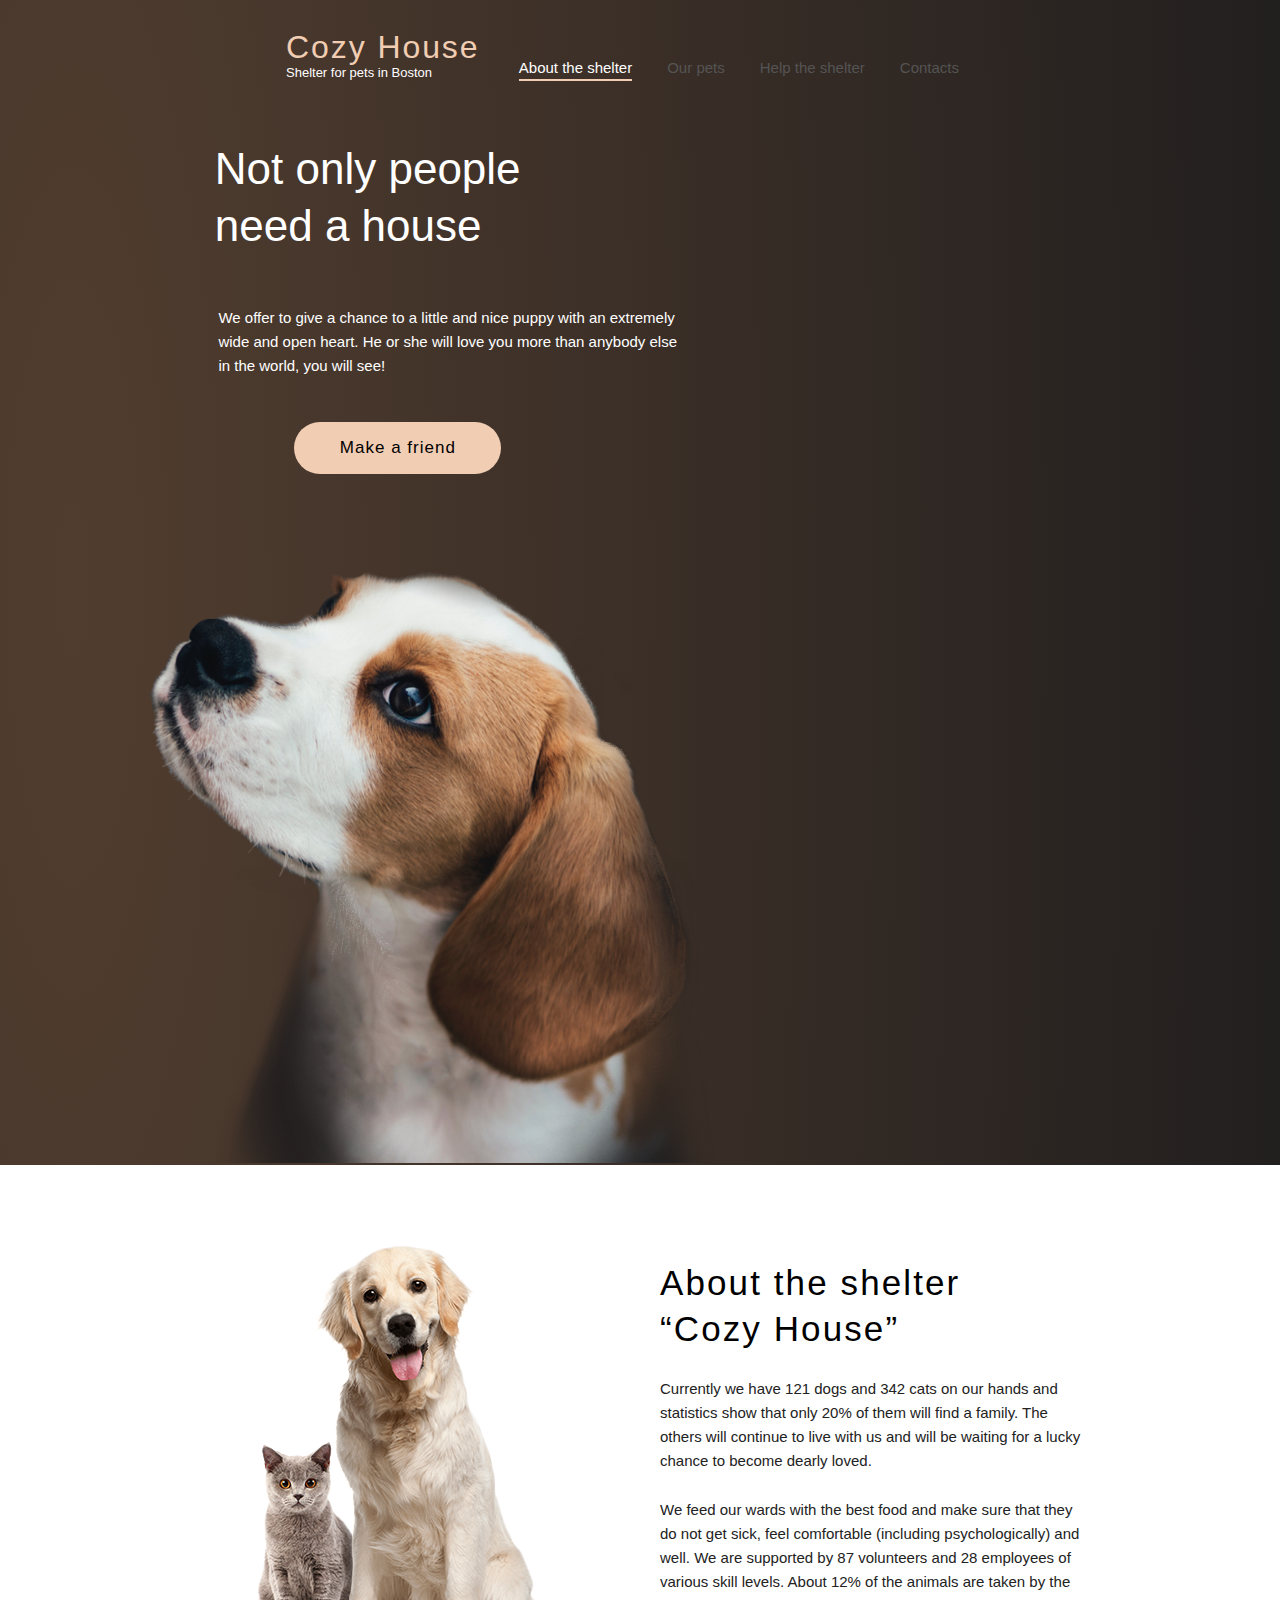
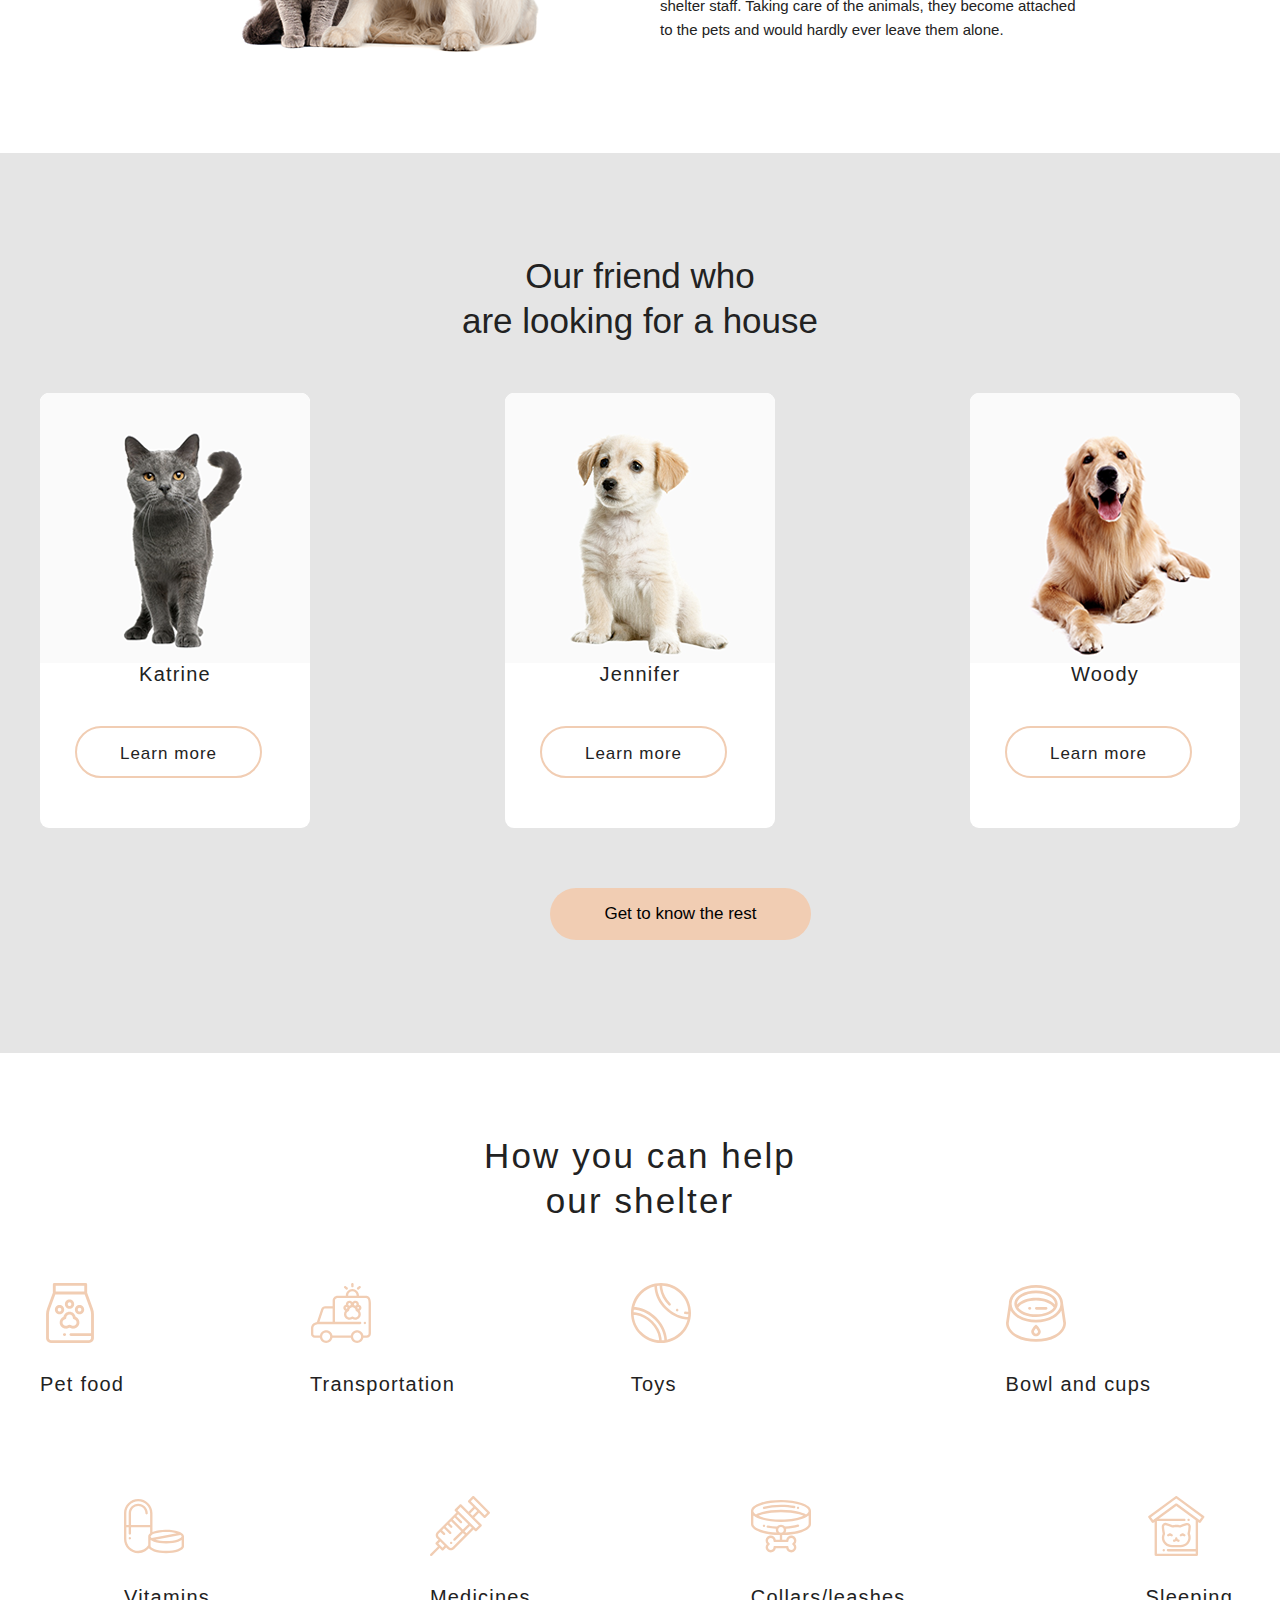
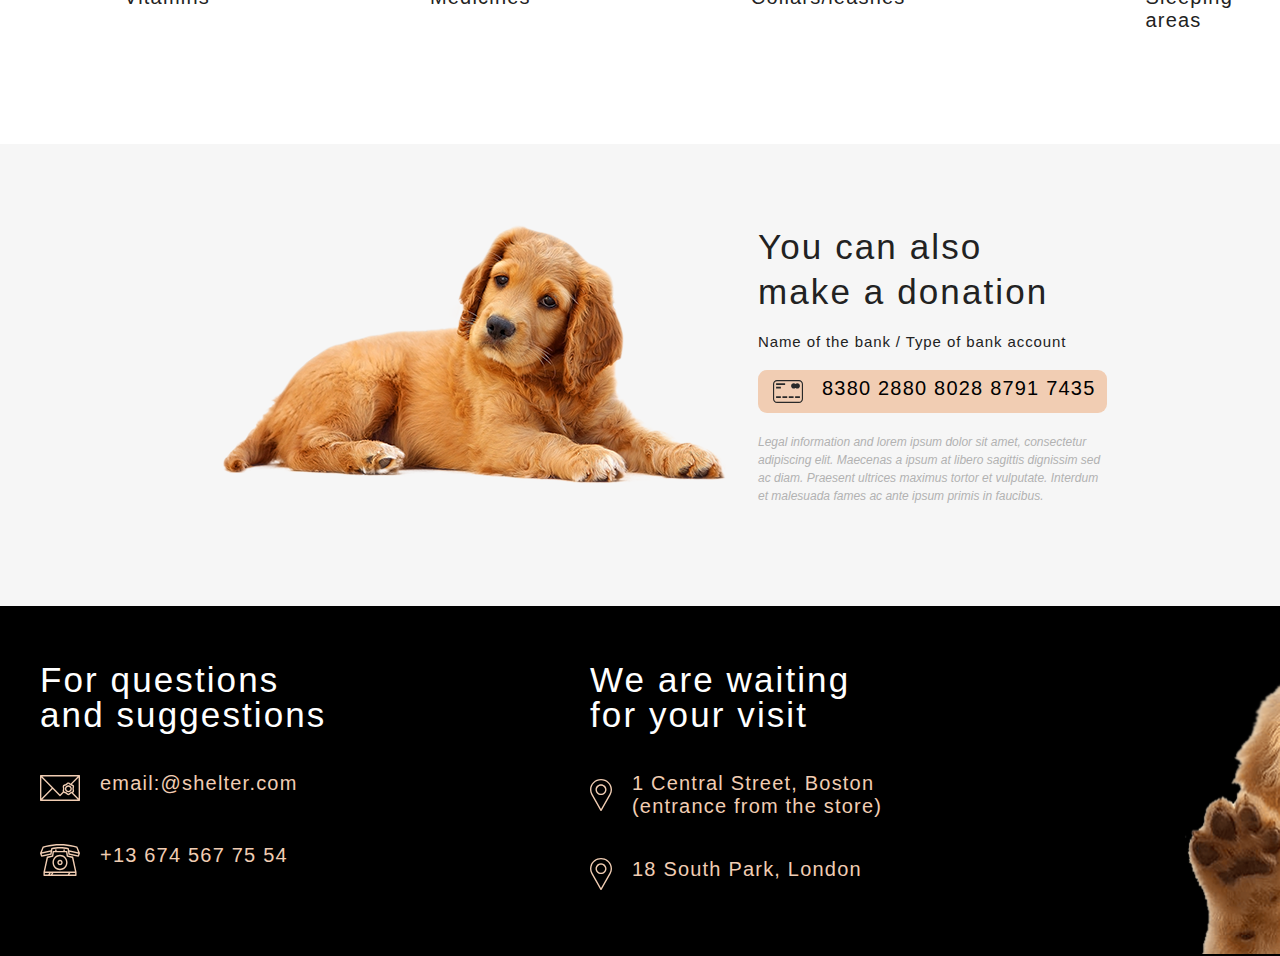
==== shelter/pages/main/index.html @ 06eeec2e "init: deploy" ====
<!DOCTYPE html>
<html lang="en">
  <head>
    <meta charset="UTF-8" />
    <meta http-equiv="X-UA-Compatible" content="IE=edge" />
    <meta name="viewport" content="width=device-width, initial-scale=1.0" />
    <link rel="stylesheet" href="css/reset.css" />
    <link rel="stylesheet" href="css/section_1.css" />
    <link rel="stylesheet" href="css/section_2.css" />
    <link rel="stylesheet" href="css/section_3.css" />
    <link rel="stylesheet" href="css/section_4.css" />
    <link rel="stylesheet" href="css/section_5.css" />
    <link rel="stylesheet" href="css/footer.css" />
    <link rel="stylesheet" href="css/media.css" />
    <title>Shelter</title>
  </head>
  <body>
    <div class="page">
      <section class="section-one">
        <div class="container">
          <div class="container__wrapper">
            <header class="header__wrapper">
              <div class="header-logo">
                <h1>Cozy House</h1>
                <p>Shelter for pets in Boston</p>
              </div>
              <nav class="header__links">
                <ul class="header__list">
                  <li class="header__item">
                    <a href="#" class="header__link active"
                      >About the shelter</a
                    >
                  </li>
                  <li class="header__item">
                    <a href="../pets/index.html" class="header__link"
                      >Our pets</a
                    >
                  </li>
                  <li class="header__item">
                    <a href="#help__shelter" class="header__link"
                      >Help the shelter</a
                    >
                  </li>
                  <li class="header__item">
                    <a href="#footer" class="header__link">Contacts</a>
                  </li>
                </ul>
              </nav>
            </header>
            <div class="section-one__description">
              <div class="section-one-info">
                <h2>Not only people need a house</h2>
                <p>
                  We offer to give a chance to a little and nice puppy with an
                  extremely wide and open heart. He or she will love you more
                  than anybody else in the world, you will see!
                </p>
                <button class="section-one__button">
                  <a class="not__only" href="#not__only">Make a friend</a>
                </button>
              </div>
              <div class="section-one__dog">
                <img src="img/dog.png" />
              </div>
            </div>
          </div>
        </div>
      </section>
      <section class="section-two">
        <div class="container">
          <div class="section-two-wrapper">
            <div class="section-two-img">
              <img src="img/about-pets.png" />
            </div>
            <div class="section-two-aboutpets">
              <h3>About the shelter <br />“Cozy House”</h3>
              <p>
                Currently we have 121 dogs and 342 cats on our hands and
                statistics show that only 20% of them will find a family. The
                others will continue to live with us and will be waiting for a
                lucky chance to become dearly loved.
              </p>
              <p>
                We feed our wards with the best food and make sure that they do
                not get sick, feel comfortable (including psychologically) and
                well. We are supported by 87 volunteers and 28 employees of
                various skill levels. About 12% of the animals are taken by the
                shelter staff. Taking care of the animals, they become attached
                to the pets and would hardly ever leave them alone.
              </p>
            </div>
          </div>
        </div>
      </section>
      <section class="section-three">
        <div class="container">
          <div class="section-three-wrapper">
            <h3 id="not__only">
              Our friend who<br />
              are looking for a house
            </h3>
            <div class="cards">
              <div class="card">
                <img src="img/pets-katrine.png" />
                <p>Katrine</p>
                <button>Learn more</button>
              </div>
              <div class="card">
                <img src="img/pets-jennifer.png" />
                <p>Jennifer</p>
                <button>Learn more</button>
              </div>
              <div class="card">
                <img src="img/pets-woody.png" />
                <p>Woody</p>
                <button>Learn more</button>
              </div>
            </div>
            <button class="section-three-btn">
              <a href="../pets/index.html">Get to know the rest</a>
            </button>
            <button class="arrow1">
              <img src="../main/img/Arrow.svg" />
            </button>
            <button class="arrow2">
              <img src="../main/img/Arrow2.svg" />
            </button>
          </div>
        </div>
      </section>
      <section class="section-four">
        <div class="container">
          <h3 id="help__shelter">How you can help <br />our shelter</h3>
          <div class="section-four-wrapper">
            <div class="shelter_items">
              <img src="img/icon-pet-food.svg" />
              <h4>Pet food</h4>
            </div>
            <div class="shelter_items">
              <img src="img/icon-transportation.svg" />
              <h4>Transportation</h4>
            </div>
            <div class="shelter_items">
              <img src="img/icon-toys.svg" />
              <h4>Toys</h4>
            </div>
            <div class="shelter_items">
              <img src="img/icon-bowls-and-cups.svg" />
              <h4>Bowl and cups</h4>
            </div>
            <div class="shelter_items">
              <img src="img/icon-shampoos.svg" />
              <h4>Shampoos</h4>
            </div>
            <div class="shelter_items vitamin">
              <img src="img/icon-vitamins.svg" />
              <h4>Vitamins</h4>
            </div>
            <div class="shelter_items medicine">
              <img src="img/icon-medicines.svg" />
              <h4>Medicines</h4>
            </div>
            <div class="shelter_items collars">
              <img src="img/icon-collars-leashes.svg" />
              <h4>Collars/leashes</h4>
            </div>
            <div class="shelter_items areas">
              <img src="img/icon-sleeping-area.svg" />
              <h4>Sleeping areas</h4>
            </div>
          </div>
        </div>
      </section>
      <section class="section-five">
        <div class="container">
          <div class="section-five-wrapper">
            <div class="donation-dog">
              <img src="img/donation-dog.png" />
            </div>
            <div class="donation-dog-info">
              <h3>
                You can also<br />
                make a donation
              </h3>
              <h5>Name of the bank / Type of bank account</h5>
              <div class="donation__card">
                <img src="img/credit-card.svg" />
                <a href="#">8380 2880 8028 8791 7435</a>
                <p>
                  Legal information and lorem ipsum dolor sit amet, consectetur
                  adipiscing elit. Maecenas a ipsum at libero sagittis dignissim
                  sed ac diam. Praesent ultrices maximus tortor et vulputate.
                  Interdum et malesuada fames ac ante ipsum primis in faucibus.
                </p>
              </div>
            </div>
          </div>
        </div>
      </section>
      <footer class="footer" id="footer">
        <div class="container">
          <div class="wrapper">
            <div class="block1">
              <h3>For questions and suggestions</h3>
              <div class="email__wrapper">
                <img class="email" src="img/icon-email.svg" />
                <p class="email__text">
                  <a href="mailto:@shelter.com">email:@shelter.com</a>
                </p>
              </div>
              <div class="phone__wrapper">
                <img class="phone" src="img/icon-phone.svg" />
                <p class="phone__text">
                  <a href="tel:+136745677554">+13 674 567 75 54</a>
                </p>
              </div>
            </div>
            <div class="block2">
              <h3>We are waiting <br />for your visit</h3>
              <div class="location1__wrapper">
                <img class="location1" src="img/icon-marker.svg" />
                <p class="location__text">
                  <a
                    target="_blank"
                    href="https://www.google.com/maps/place/Museumplein,+1071+DJ+Amsterdam,+%D0%9D%D0%B8%D0%B4%D0%B5%D1%80%D0%BB%D0%B0%D0%BD%D0%B4%D1%8B/@52.3574262,4.880853,17z/data=!3m1!4b1!4m5!3m4!1s0x47c609efc7dc0ae7:0x56a4fbb45c23f3bf!8m2!3d52.3574262!4d4.8830417."
                    >1 Central Street, Boston (entrance from the store)</a
                  >
                </p>
              </div>
              <div class="location2__wrapper">
                <img class="location2" src="img/icon-marker.svg" />
                <p class="location__text">
                  <a
                    target="_blank"
                    href="https://www.google.com/maps/place/%D0%A1%D0%B0%D0%BD%D1%82%D1%8C%D1%8F%D0%B3%D0%BE+%D0%91%D0%B5%D1%80%D0%BD%D0%B0%D0%B1%D0%B5%D1%83/@40.4536591,-3.6870768,16.83z/data=!4m9!1m2!2m1!1sgoogle+maps+santiago+bernabeu!3m5!1s0xd4228e23705d39f:0xa8fff6d26e2b1988!8m2!3d40.4530387!4d-3.6883337!15sCh1nb29nbGUgbWFwcyBzYW50aWFnbyBiZXJuYWJldSIDiAEBWhMiEXNhbnRpYWdvIGJlcm5hYmV1kgEFYXJlbmE"
                    >18 South Park, London</a
                  >
                </p>
              </div>
            </div>
            <div class="footer__puppy">
              <img src="img/footer-puppy.png" />
            </div>
          </div>
        </div>
      </footer>
    </div>
  </body>
</html>
---- shelter/pages/main/css/section_1.css ----
html {
  scroll-behavior: smooth;
}

.section-one {
  background: radial-gradient(
    110.67% 538.64% at 5.73% 50%,
    #513d2f 0%,
    #1a1a1c 100%
  );
}

.container {
  margin: 0 auto;
  width: 1200px;
  height: 900px;
}

h1 {
  font-size: 32px;
  line-height: 35px;
  letter-spacing: 0.06em;
  color: #f1cdb3;
  font-family: "Georgia", sans-serif;
  font-weight: 400;
}
.header-logo p {
  font-size: 13px;
  line-height: 15px;
  letter-spacing: 10%;
  color: #fff;
  font-family: "Arial", sans-serif;
  font-weight: 400;
}
.header__wrapper {
  display: flex;
  flex-wrap: wrap;
  align-items: flex-end;
  justify-content: space-between;
  padding-top: 35px;
}
.header__links ul {
  text-decoration: none;
}

.header__list {
  display: flex;
  flex-wrap: wrap;
}

.header__item {
  margin-right: 35px;
  font-size: 15px;
  line-height: 24px;
}

.header__link {
  color: #545454;
  font-size: 15px;
  line-height: 24px;
  text-decoration: none;
  font-family: "Arial", sans-serif;
  font-weight: 400;
}

.active {
  color: #fff;
  border-bottom: 2px solid #f1cdb3;
  padding-bottom: 3px;
}

.section-one__description {
  display: flex;
  justify-content: space-between;
}

h2 {
  margin-top: 223px;
  color: #fff;
  font-size: 44px;
  line-height: 57px;
  width: 310px;
  font-family: "Georgia", sans-serif;
  font-weight: 400;
}
.section-one__description p {
  font-size: 15px;
  line-height: 24px;
  color: #fff;
  margin-top: 42px;
  margin-bottom: 42px;
  word-wrap: break-word;
  width: 460px;
  font-family: "Arial", sans-serif;
  font-weight: 400;
}
.section-one__button {
  background-color: #f1cdb3;
  width: 207px;
  height: 52px;
  color: #000;
  font-size: 17px;
  letter-spacing: 0.06em;
  line-height: 22px;
  padding: 15px 43px 15px 43px;
  border: none;
  border-radius: 100px;
  font-family: "Georgia", sans-serif;
  font-weight: 400;
}

.section-one__button:hover {
  background-color: #fddcc4;
}
.not__only {
  text-decoration: none;
  color: #000;
}

.section-one__dog {
  margin-top: 87px;
}
---- shelter/pages/main/css/section_2.css ----
.section-two {
  height: 588px;
}

.section-two-wrapper {
  display: flex;
}

.section-two-img {
  margin-top: 80px;
  margin-left: 200px;
}

.section-two-aboutpets {
  margin-top: 95px;
  margin-left: 120px;
}

.section-two-aboutpets h3 {
  color: #000;
  font-size: 35px;
  line-height: 46px;
  letter-spacing: 0.06em;
  font-family: "Georgia", sans-serif;
  font-weight: 400;
}

.section-two-aboutpets p {
  margin-top: 25px;
  font-size: 15px;
  line-height: 24px;
  font-family: "Arial", serif;
  font-weight: 400;
  width: 430px;
}

.section-two-aboutpets span {
  margin-top: 25px;
}
---- shelter/pages/main/css/section_3.css ----
.section-three {
  background-color: #e5e5e5;
}
.container {
  position: relative;
}
.section-three h3 {
  font-size: 35px;
  line-height: 45px;
  letter-spacing: 6%;
  text-align: center;
  padding-top: 100px;
  padding-bottom: 50px;
  font-family: "Georgia", sans-serif;
  font-weight: 400;
}

.cards {
  display: flex;
  justify-content: space-between;
}

.card {
  width: 270px;
  height: 435px;
  background-color: #fff;
  border-radius: 9px;
}
.card:hover {
  box-shadow: 0 0 10px rgba(0, 0, 0, 0.5);
  padding: 5px;
}
.card p {
  font-size: 20px;
  letter-spacing: 0.06em;
  text-align: center;
  line-height: 23px;
  font-family: "Georgia", sans-serif;
  font-weight: 400;
}

.card button {
  width: 187px;
  height: 52px;
  border-radius: 100px;
  padding: 15px 42px 15px 42px;
  border-color: #f1cdb3;
  font-size: 17px;
  letter-spacing: 0.06em;
  line-height: 22px;
  background-color: #fff;
  margin-left: 35px;
  margin-top: 40px;
  font-family: "Georgia", sans-serif;
  font-weight: 400;
  border-style: solid;
}

.card button:hover {
  background-color: #f1cdb3;
}

.section-three-btn {
  width: 261px;
  height: 52px;
  border-radius: 100px;
  padding: 15px 45px 15px 45px;
  font-size: 17px;
  line-height: 22px;
  background-color: #f1cdb3;
  border: none;
  margin-left: 510px;
  margin-top: 60px;
  font-family: "Georgia", sans-serif;
  font-weight: 400;
}
.section-three-btn a {
  text-decoration: none;
  color: #000;
}

.section-three-btn:hover {
  background-color: #fddcc4;
}

.arrow1 {
  height: 52px;
  width: 52px;
  background-color: #f6f6f6;
  border-color: #f1cdb3;
  border-radius: 50%;
  align-items: center;
  margin-left: 20px;
  border-style: solid;
  position: absolute;
  left: -10%;
  top: 50%;
}

.arrow1:hover {
  box-shadow: 0 0 10px rgba(0, 0, 0, 0.5);
  padding: 2px;
}
.arrow2 {
  height: 52px;
  width: 52px;
  background-color: #f6f6f6;
  border-color: #f1cdb3;
  border-radius: 50%;
  align-items: center;
  margin-left: 20px;
  border-style: solid;
  position: absolute;
  right: -10%;
  top: 50%;
}

.arrow2:hover {
  box-shadow: 0 0 10px rgba(0, 0, 0, 0.5);
  padding: 2px;
}
---- shelter/pages/main/css/section_4.css ----
.section-four {
  height: 611px;
}

.section-four h3 {
  font-size: 35px;
  line-height: 45px;
  letter-spacing: 0.06em;
  text-align: center;
  margin-top: 80px;
  margin-bottom: 60px;
  font-family: "Georgia", sans-serif;
  font-weight: 400;
}

.section-four-wrapper {
  display: grid;
  grid-template-columns: repeat(5, 1fr);
  grid-gap: 100px;
}

.shelter_items {
  box-sizing: border-box;
}
.shelter_items h4 {
  margin-top: 30px;
  font-size: 20px;
  letter-spacing: 0.06em;
  line-height: 23px;
  font-family: "Georgia", sans-serif;
  font-weight: 400;
}
.vitamin {
  margin-left: 84px;
}

.medicine {
  margin-left: 120px;
}

.collars {
  margin-left: 120px;
}

.areas {
  margin-left: 140px;
}
---- shelter/pages/main/css/section_5.css ----
.section-five {
  background-color: #f6f6f6;
  height: 462px;
}
.section-five-wrapper {
  display: flex;
  padding-top: 80px;
}
.donation-dog {
  margin-left: 183px;
}
.section-five h3 {
  font-size: 35px;
  line-height: 45px;
  letter-spacing: 0.06em;
  margin-left: 30px;
  font-family: "Georgia", sans-serif;
  font-weight: 400;
}
.section-five h5 {
  font-size: 15px;
  letter-spacing: 0.06em;
  line-height: 16px;
  margin-top: 20px;
  margin-bottom: 20px;
  margin-left: 30px;
  font-family: "Georgia", sans-serif;
  font-weight: 400;
}

.donation__card {
  width: 349px;
  height: 43px;
  background-color: #f1cdb3;
  border-radius: 9px;
  margin-left: 30px;
}

.donation__card:hover {
  box-shadow: 0 0 10px rgba(0, 0, 0, 0.5);
  padding: 3px;
}
.donation__card img {
  padding: 10px 15px 10px 15px;
}
.donation__card a {
  font-size: 20px;
  letter-spacing: 0.06em;
  line-height: 23px;
  text-decoration: none;
  color: #000;
  font-family: "Georgia", sans-serif;
  font-weight: 400;
}

.donation-dog-info p {
  font-size: 12px;
  line-height: 18px;
  font-family: "Arial", serif;
  font-weight: 400;
  color: #b2b2b2;
  margin-top: 20px;
  font-style: italic;
}
---- shelter/pages/main/css/footer.css ----
.footer {
  background-color: #000;
  overflow: hidden;
  margin-top: auto;
  height: 350px;
}

.block1 h3 {
  font-size: 35px;
  color: #fff;
  letter-spacing: 0.06em;
  line-height: 35px;
  padding-top: 56px;
  font-family: "Georgia", sans-serif;
  font-weight: 400;
  display: block;
  width: 300px;
}

.block1 p {
  font-size: 20px;
  letter-spacing: 0.06em;
  line-height: 23px;
  color: #f1cdb3;
  font-family: "Georgia", sans-serif;
  font-weight: 400;
}

.block1 a {
  text-decoration: none;
  color: #f1cdb3;
}
.block2 a {
  text-decoration: none;
  color: #f1cdb3;
}
.email__wrapper {
  display: flex;
  margin-top: 40px;
}
.email {
  margin-right: 20px;
}

.phone__wrapper {
  display: flex;
  margin-top: 40px;
}

.phone {
  margin-right: 20px;
}
.block2 {
  margin-left: 250px;
}
.block2 h3 {
  font-size: 35px;
  color: #fff;
  letter-spacing: 0.06em;
  line-height: 35px;
  padding-top: 56px;
  font-family: "Georgia", sans-serif;
  font-weight: 400;
}
.block2 p {
  font-size: 20px;
  letter-spacing: 0.06em;
  line-height: 23px;
  color: #f1cdb3;
  font-family: "Georgia", sans-serif;
  font-weight: 400;
  display: block;
  width: 302px;
}
.location1__wrapper {
  display: flex;
  margin-top: 40px;
}
.location2__wrapper {
  display: flex;
  margin-top: 40px;
}
.location2 {
  margin-right: 20px;
}
.location1 {
  margin-right: 20px;
}
.wrapper {
  display: flex;
}

.footer__puppy {
  margin-left: 250px;
  margin-top: 38px;
}

.page {
  overflow: hidden;
}
---- shelter/pages/main/css/media.css ----
@media only screen and (max-width: 1280px) and (min-width: 768px) {
  .section-one {
    height: 1165px;
  }
  .container {
    margin: 0 auto;
    min-width: 768px;
  }
  .container__wrapper {
    max-width: 768px;
    margin: 0 auto;
    position: relative;
    height: 1055px;
  }
  .header__wrapper {
    padding: 30px 30px 0 30px;
  }
  .section-one__description h2 {
    position: absolute;
    right: 65%;
    margin-top: 60px;
  }
  .section-one__description p {
    position: absolute;
    right: 45%;
    top: 25%;
  }
  .section-one__description button {
    position: absolute;
    left: 5%;
    top: 40%;
  }
  .section-one__dog img {
    width: 569px;
    height: 593px;
    position: absolute;
    right: 40%;
    top: 54%;
  }
}
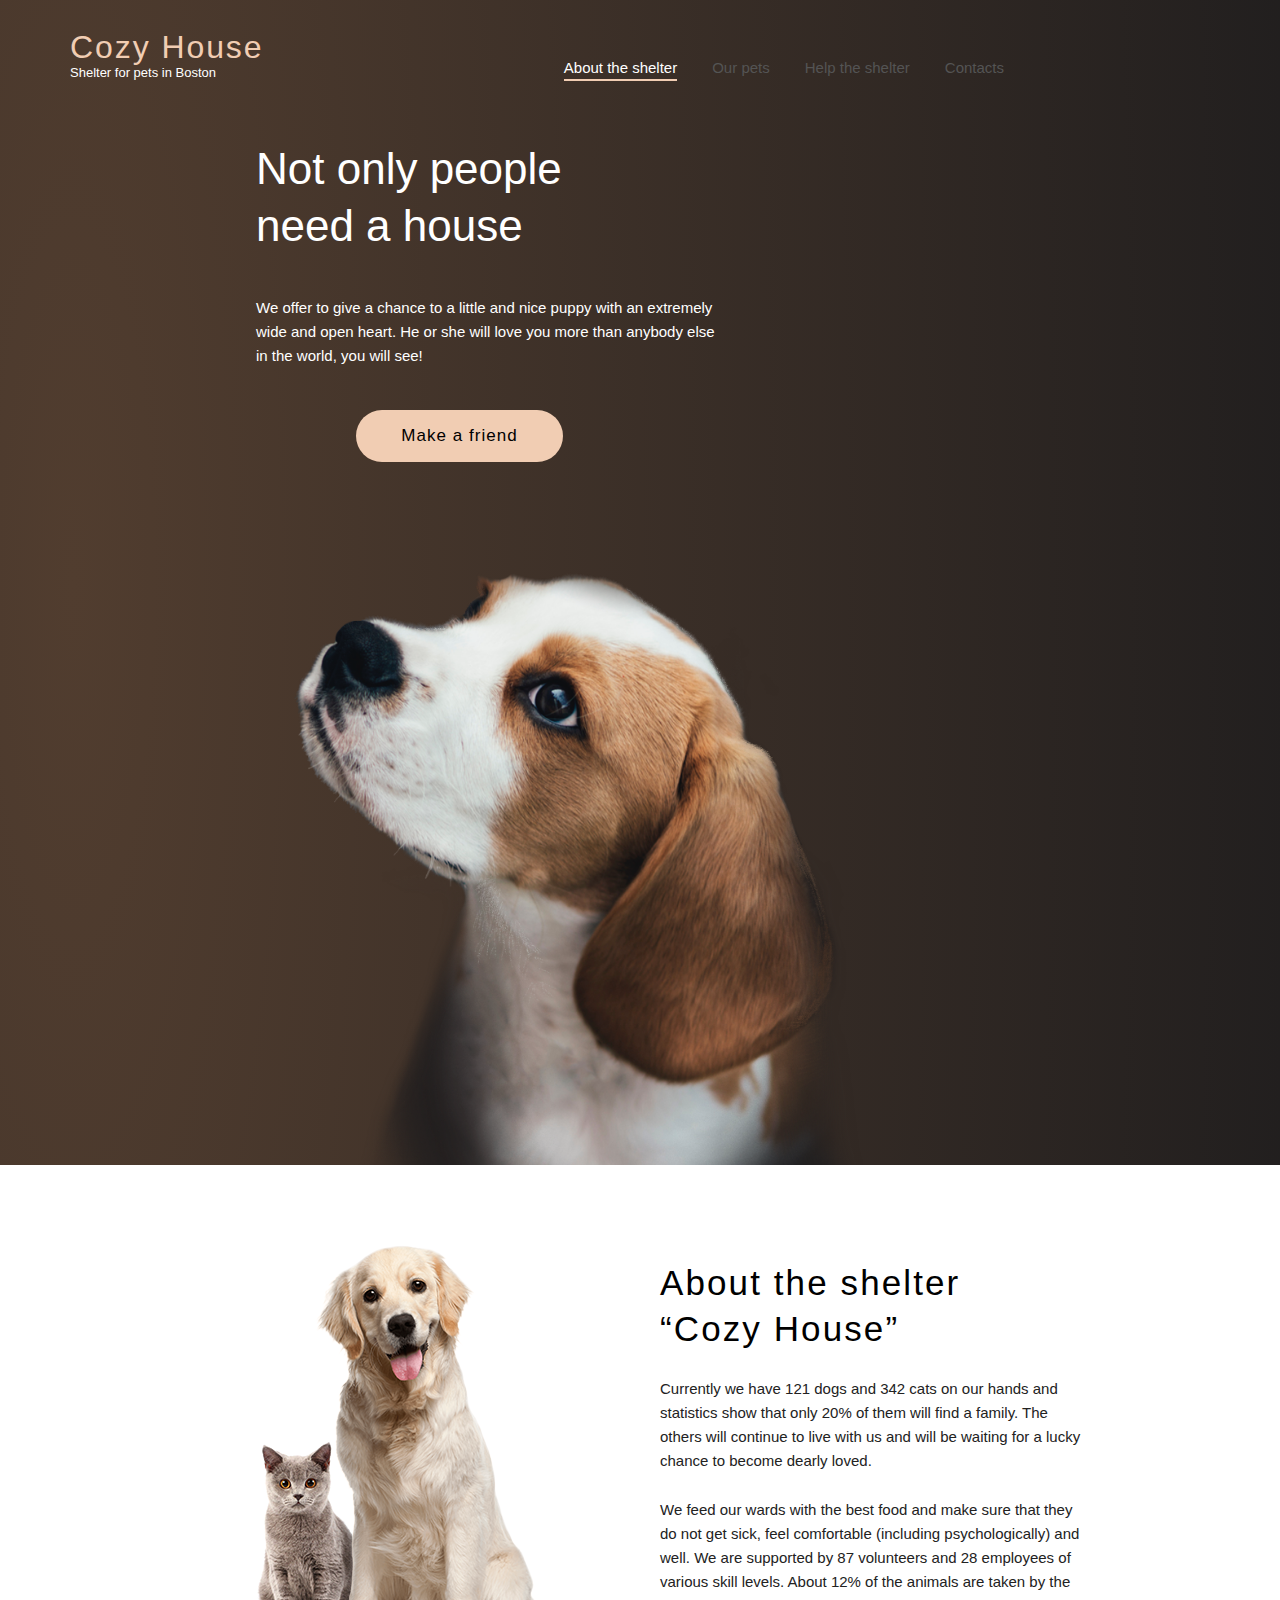
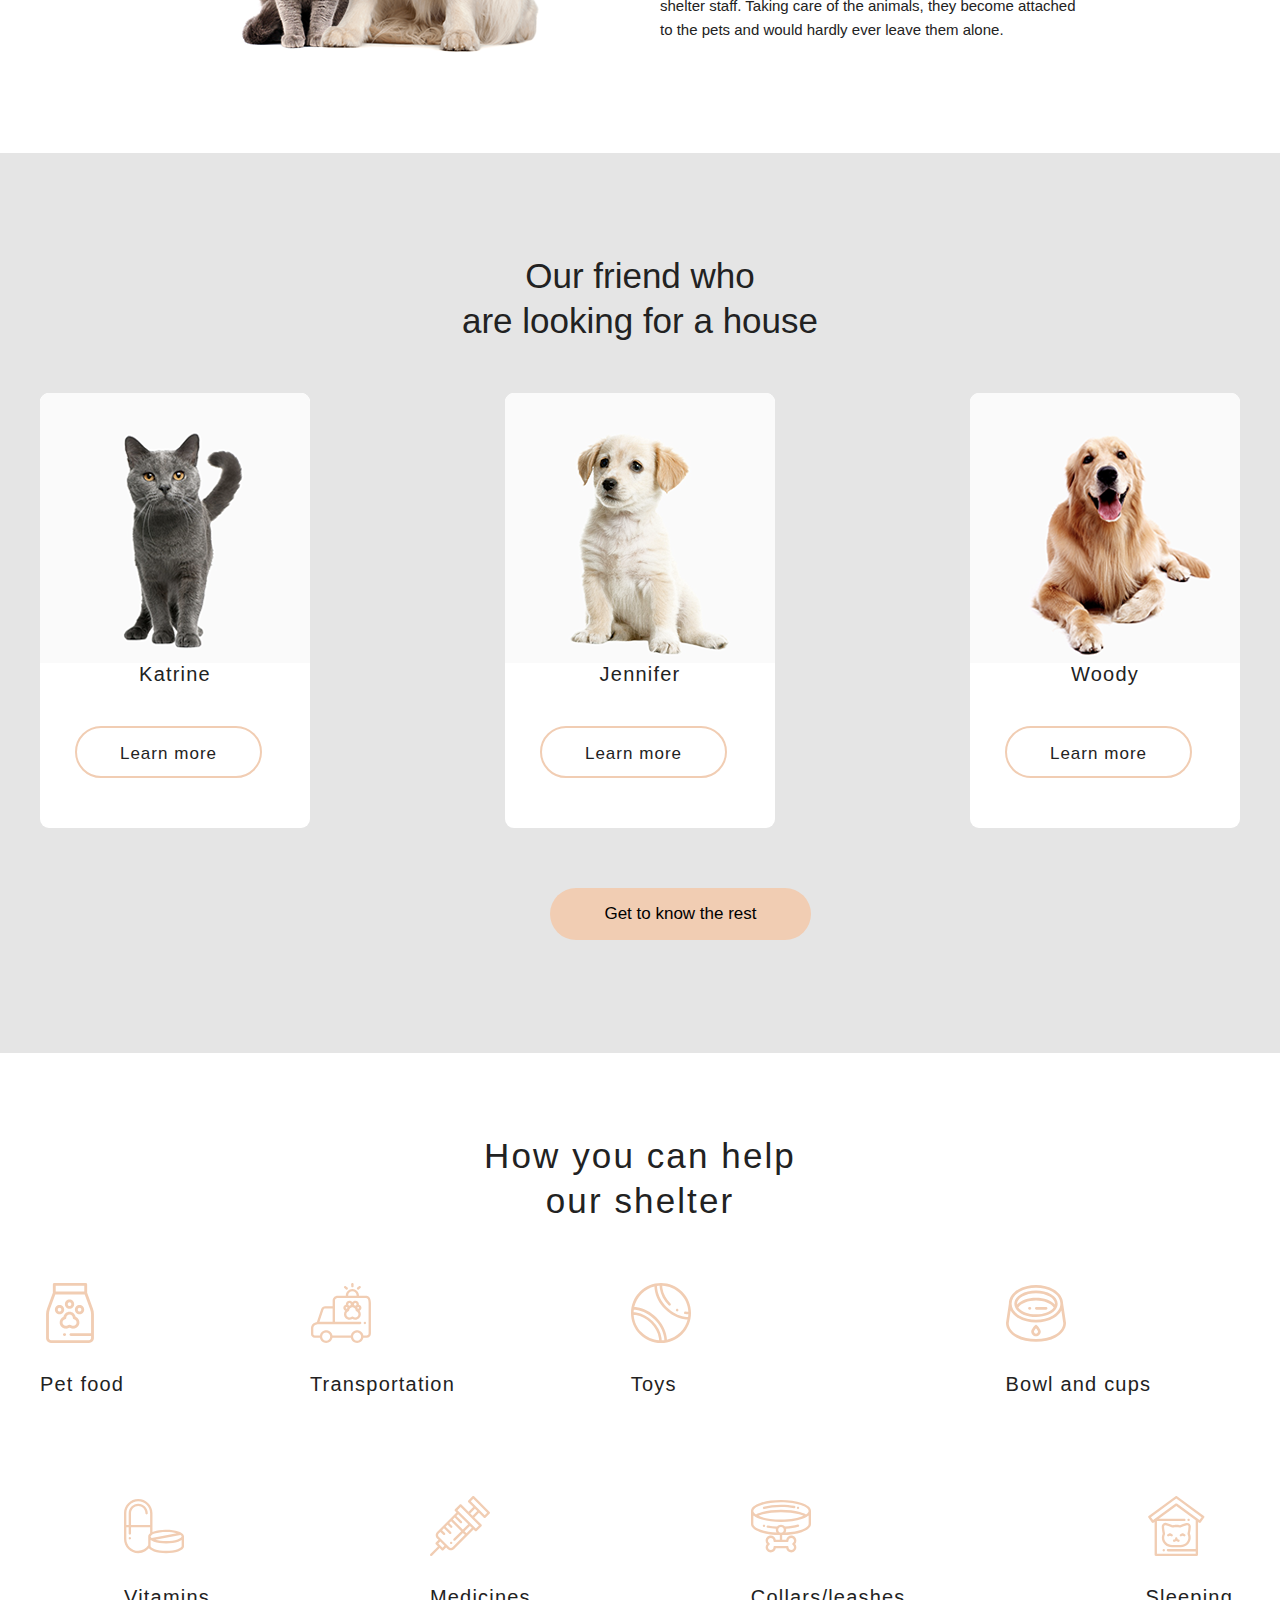
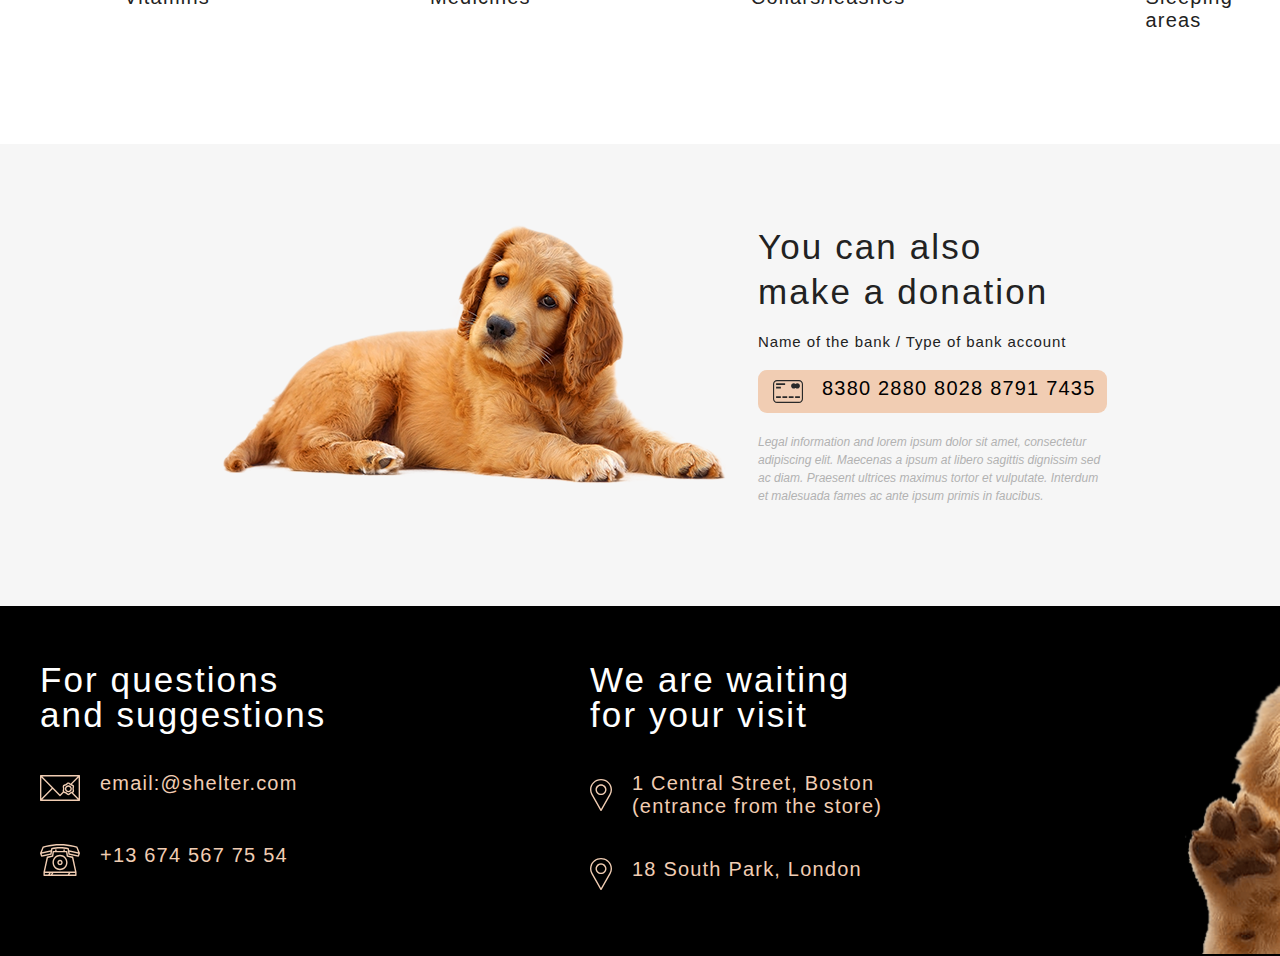
==== commit 7f92eb09: "fix: refractor media" ====
--- a/shelter/pages/main/index.html
+++ b/shelter/pages/main/index.html
@@ -18,35 +18,31 @@
     <div class="page">
       <section class="section-one">
         <div class="container">
+          <header class="header__wrapper">
+            <div class="header-logo">
+              <h1>Cozy House</h1>
+              <p>Shelter for pets in Boston</p>
+            </div>
+            <nav class="header__links">
+              <ul class="header__list">
+                <li class="header__item">
+                  <a href="#" class="header__link active">About the shelter</a>
+                </li>
+                <li class="header__item">
+                  <a href="../pets/index.html" class="header__link">Our pets</a>
+                </li>
+                <li class="header__item">
+                  <a href="#help__shelter" class="header__link"
+                    >Help the shelter</a
+                  >
+                </li>
+                <li class="header__item">
+                  <a href="#footer" class="header__link">Contacts</a>
+                </li>
+              </ul>
+            </nav>
+          </header>
           <div class="container__wrapper">
-            <header class="header__wrapper">
-              <div class="header-logo">
-                <h1>Cozy House</h1>
-                <p>Shelter for pets in Boston</p>
-              </div>
-              <nav class="header__links">
-                <ul class="header__list">
-                  <li class="header__item">
-                    <a href="#" class="header__link active"
-                      >About the shelter</a
-                    >
-                  </li>
-                  <li class="header__item">
-                    <a href="../pets/index.html" class="header__link"
-                      >Our pets</a
-                    >
-                  </li>
-                  <li class="header__item">
-                    <a href="#help__shelter" class="header__link"
-                      >Help the shelter</a
-                    >
-                  </li>
-                  <li class="header__item">
-                    <a href="#footer" class="header__link">Contacts</a>
-                  </li>
-                </ul>
-              </nav>
-            </header>
             <div class="section-one__description">
               <div class="section-one-info">
                 <h2>Not only people need a house</h2>
@@ -60,7 +56,7 @@
                 </button>
               </div>
               <div class="section-one__dog">
-                <img src="img/dog.png" />
+                <img class="dog" src="img/dog.png" />
               </div>
             </div>
           </div>
--- a/shelter/pages/main/css/media.css
+++ b/shelter/pages/main/css/media.css
@@ -7,34 +7,33 @@
     min-width: 768px;
   }
   .container__wrapper {
+    margin: 0 auto;
     max-width: 768px;
-    margin: 0 auto;
-    position: relative;
-    height: 1055px;
   }
   .header__wrapper {
-    padding: 30px 30px 0 30px;
+    padding: 30px 30px 0;
+    margin: 0 auto;
   }
-  .section-one__description h2 {
-    position: absolute;
-    right: 65%;
+  .header__links {
+    padding-right: 15%;
+  }
+  .section-one-info {
+    margin-right: 80em;
+  }
+  .section-one-info h2 {
     margin-top: 60px;
   }
-  .section-one__description p {
-    position: absolute;
-    right: 45%;
-    top: 25%;
+  .section-one__button {
+    margin-left: 100px;
   }
-  .section-one__description button {
-    position: absolute;
-    left: 5%;
-    top: 40%;
-  }
-  .section-one__dog img {
+  .dog {
     width: 569px;
     height: 593px;
-    position: absolute;
-    right: 40%;
-    top: 54%;
+    padding-top: 3%;
+    padding-left: 5%;
+  }
+  .section-one__description {
+    display: flex;
+    flex-direction: column;
   }
 }
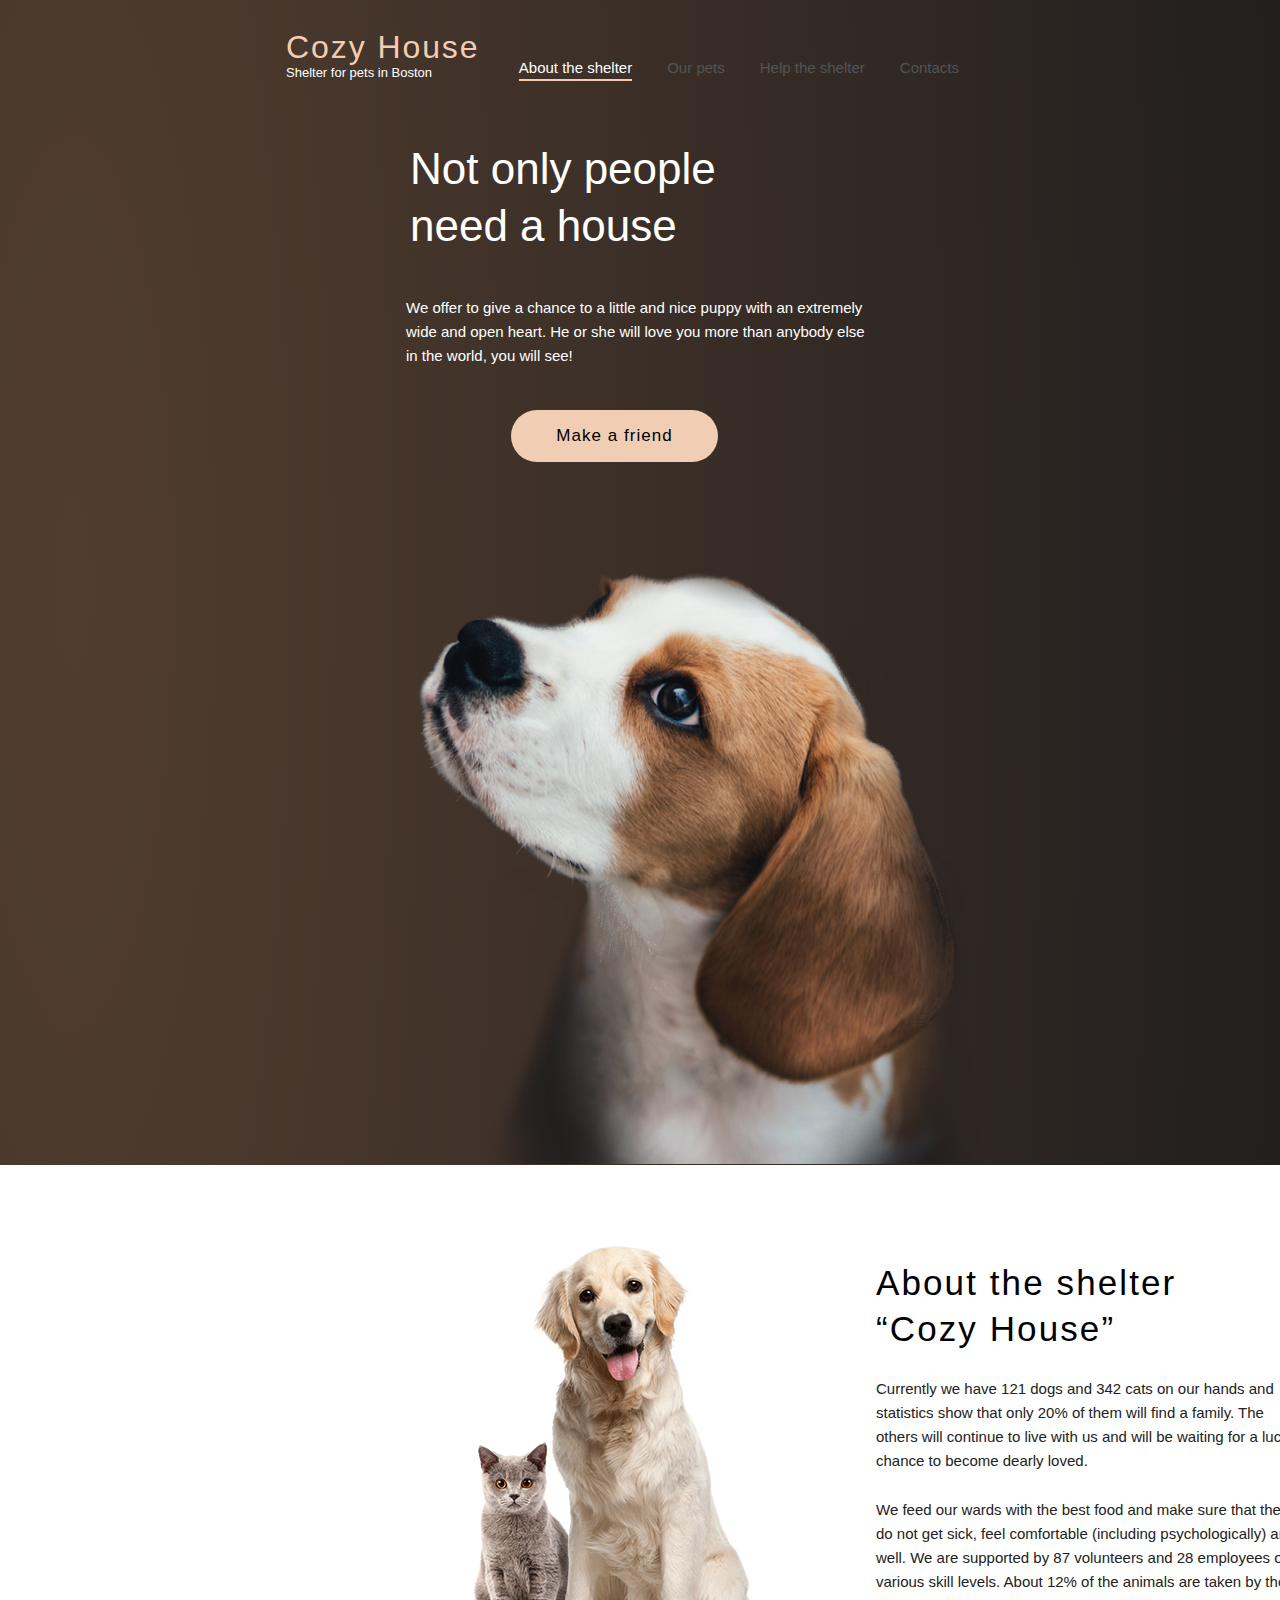
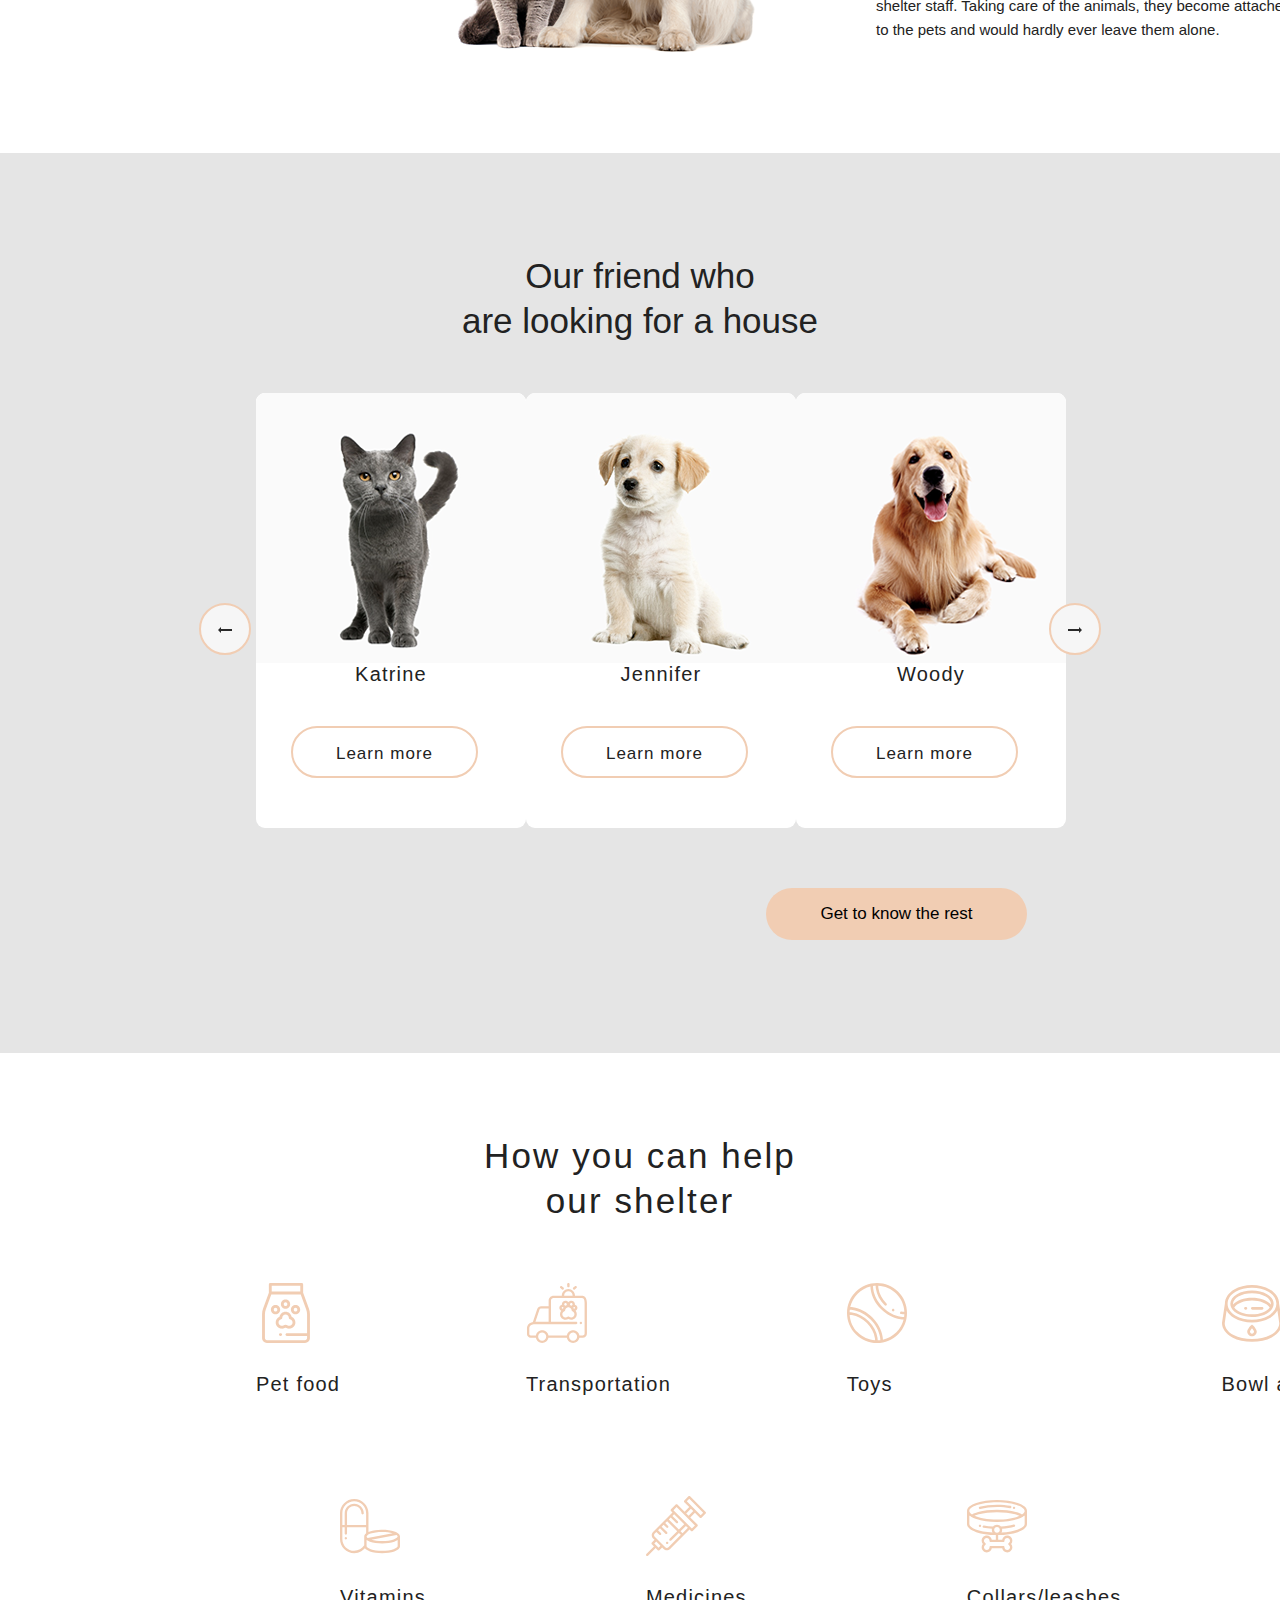
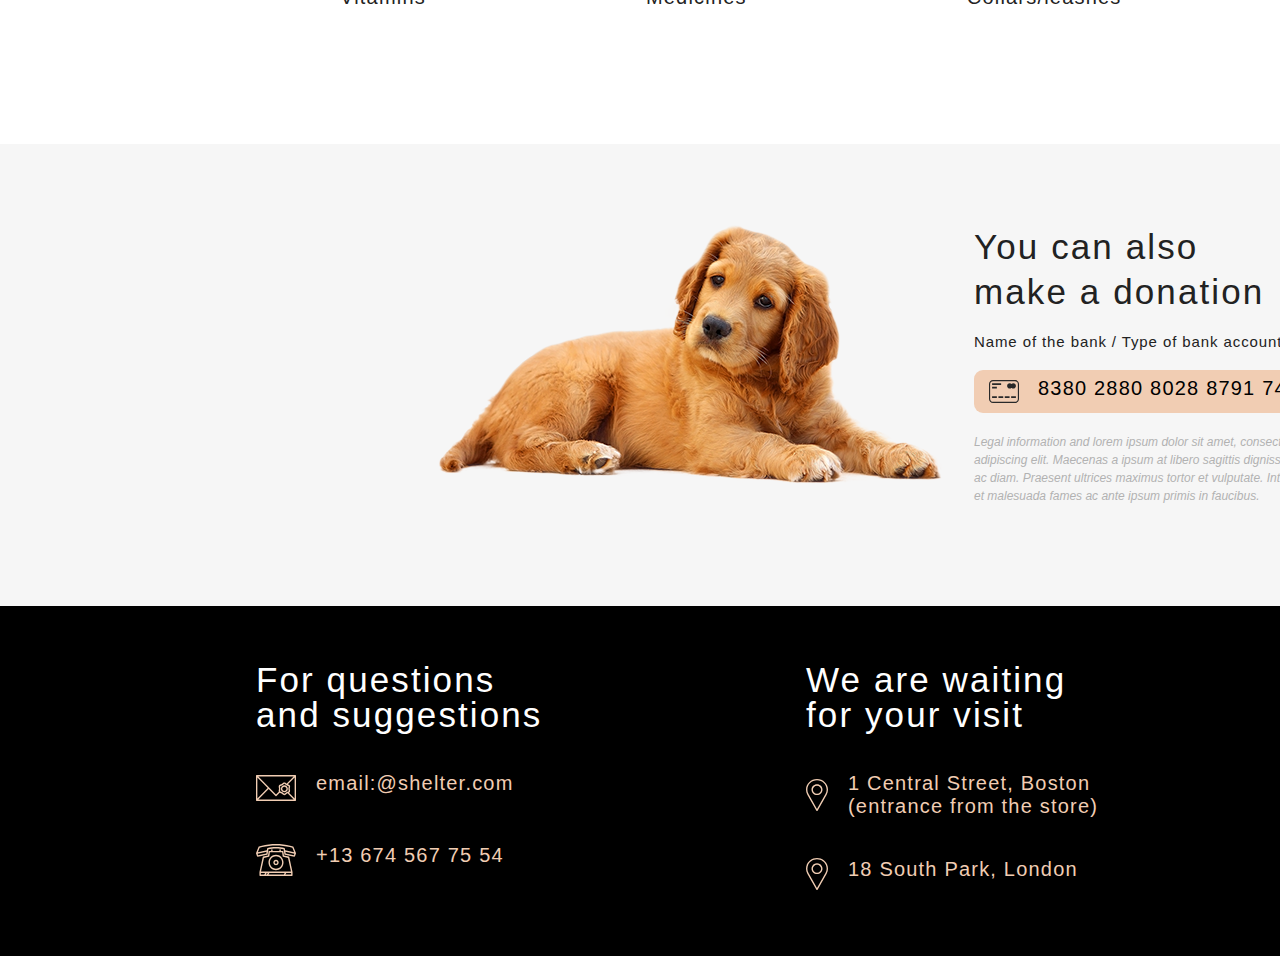
==== commit f98ab556: "fix: fix container in media" ====
--- a/shelter/pages/main/index.html
+++ b/shelter/pages/main/index.html
@@ -18,30 +18,36 @@
     <div class="page">
       <section class="section-one">
         <div class="container">
-          <header class="header__wrapper">
-            <div class="header-logo">
-              <h1>Cozy House</h1>
-              <p>Shelter for pets in Boston</p>
-            </div>
-            <nav class="header__links">
-              <ul class="header__list">
-                <li class="header__item">
-                  <a href="#" class="header__link active">About the shelter</a>
-                </li>
-                <li class="header__item">
-                  <a href="../pets/index.html" class="header__link">Our pets</a>
-                </li>
-                <li class="header__item">
-                  <a href="#help__shelter" class="header__link"
-                    >Help the shelter</a
-                  >
-                </li>
-                <li class="header__item">
-                  <a href="#footer" class="header__link">Contacts</a>
-                </li>
-              </ul>
-            </nav>
-          </header>
+          <div class="header__container">
+            <header class="header__wrapper">
+              <div class="header-logo">
+                <h1>Cozy House</h1>
+                <p>Shelter for pets in Boston</p>
+              </div>
+              <nav class="header__links">
+                <ul class="header__list">
+                  <li class="header__item">
+                    <a href="#" class="header__link active"
+                      >About the shelter</a
+                    >
+                  </li>
+                  <li class="header__item">
+                    <a href="../pets/index.html" class="header__link"
+                      >Our pets</a
+                    >
+                  </li>
+                  <li class="header__item">
+                    <a href="#help__shelter" class="header__link"
+                      >Help the shelter</a
+                    >
+                  </li>
+                  <li class="header__item">
+                    <a href="#footer" class="header__link">Contacts</a>
+                  </li>
+                </ul>
+              </nav>
+            </header>
+          </div>
           <div class="container__wrapper">
             <div class="section-one__description">
               <div class="section-one-info">
--- a/shelter/pages/main/css/section_1.css
+++ b/shelter/pages/main/css/section_1.css
@@ -39,6 +39,7 @@
   justify-content: space-between;
   padding-top: 35px;
 }
+
 .header__links ul {
   text-decoration: none;
 }
--- a/shelter/pages/main/css/media.css
+++ b/shelter/pages/main/css/media.css
@@ -4,33 +4,36 @@
   }
   .container {
     margin: 0 auto;
-    min-width: 768px;
+    max-width: 768px;
   }
+  /*
   .container__wrapper {
     margin: 0 auto;
-    max-width: 768px;
   }
+  */
   .header__wrapper {
     padding: 30px 30px 0;
-    margin: 0 auto;
   }
-  .header__links {
-    padding-right: 15%;
-  }
+
   .section-one-info {
     margin-right: 80em;
   }
   .section-one-info h2 {
     margin-top: 60px;
+    margin-left: 3.5em;
+  }
+  .section-one-info p {
+    margin-left: 10em;
   }
   .section-one__button {
-    margin-left: 100px;
+    margin-left: 15em;
   }
+
   .dog {
     width: 569px;
     height: 593px;
-    padding-top: 3%;
-    padding-left: 5%;
+    padding-top: 2.9%;
+    margin-left: 10em;
   }
   .section-one__description {
     display: flex;
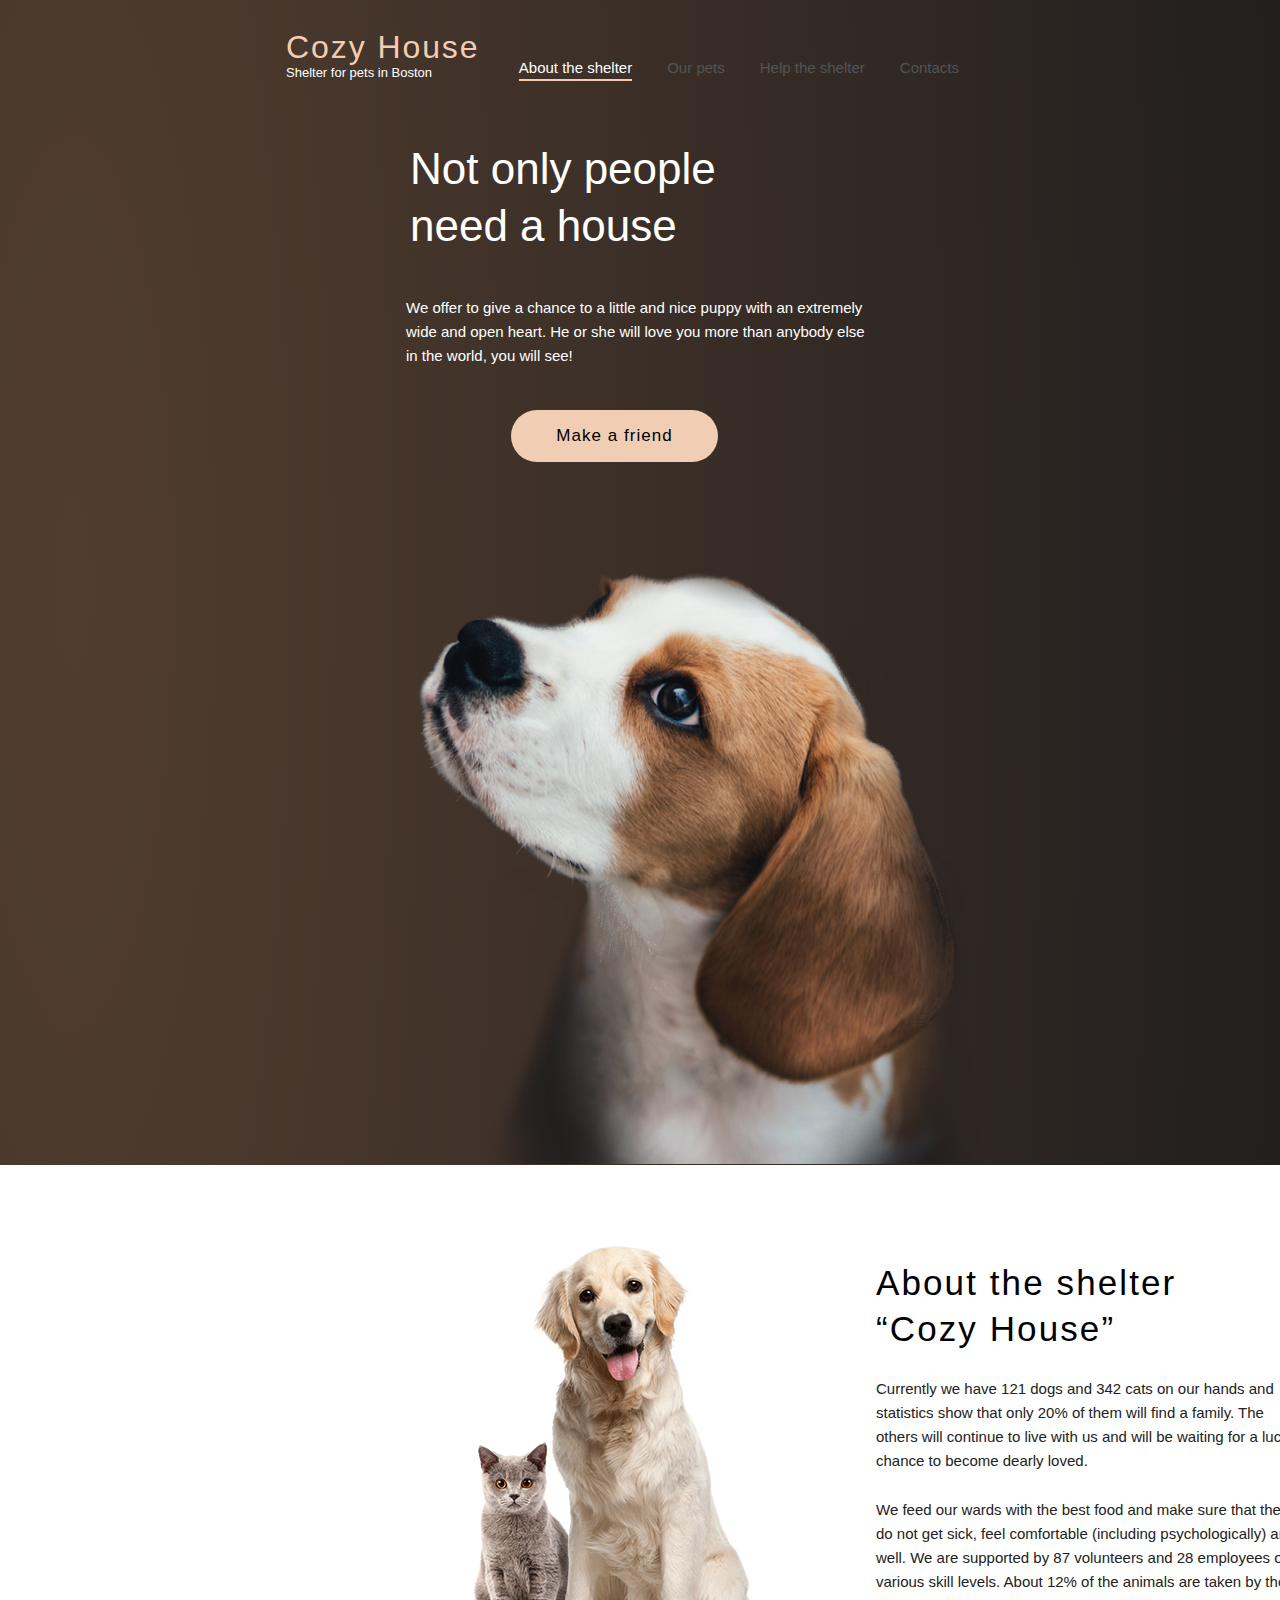
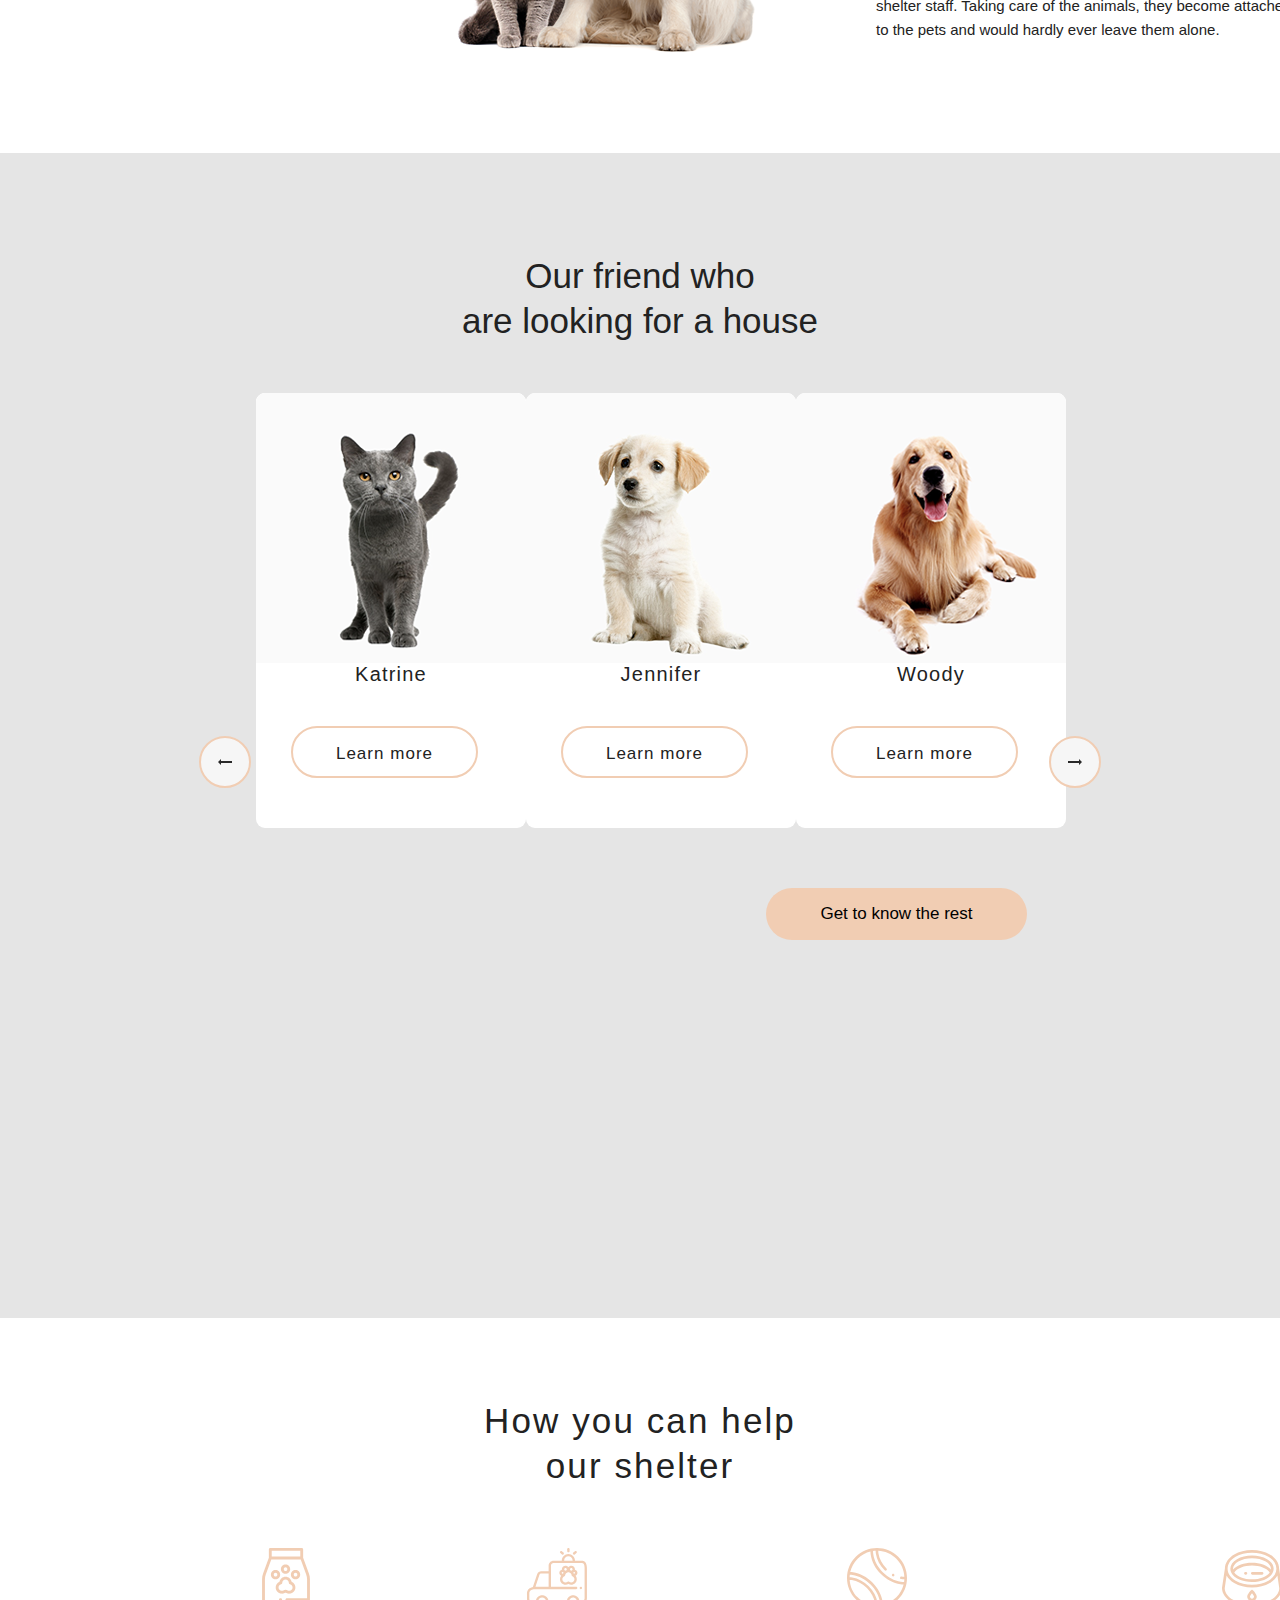
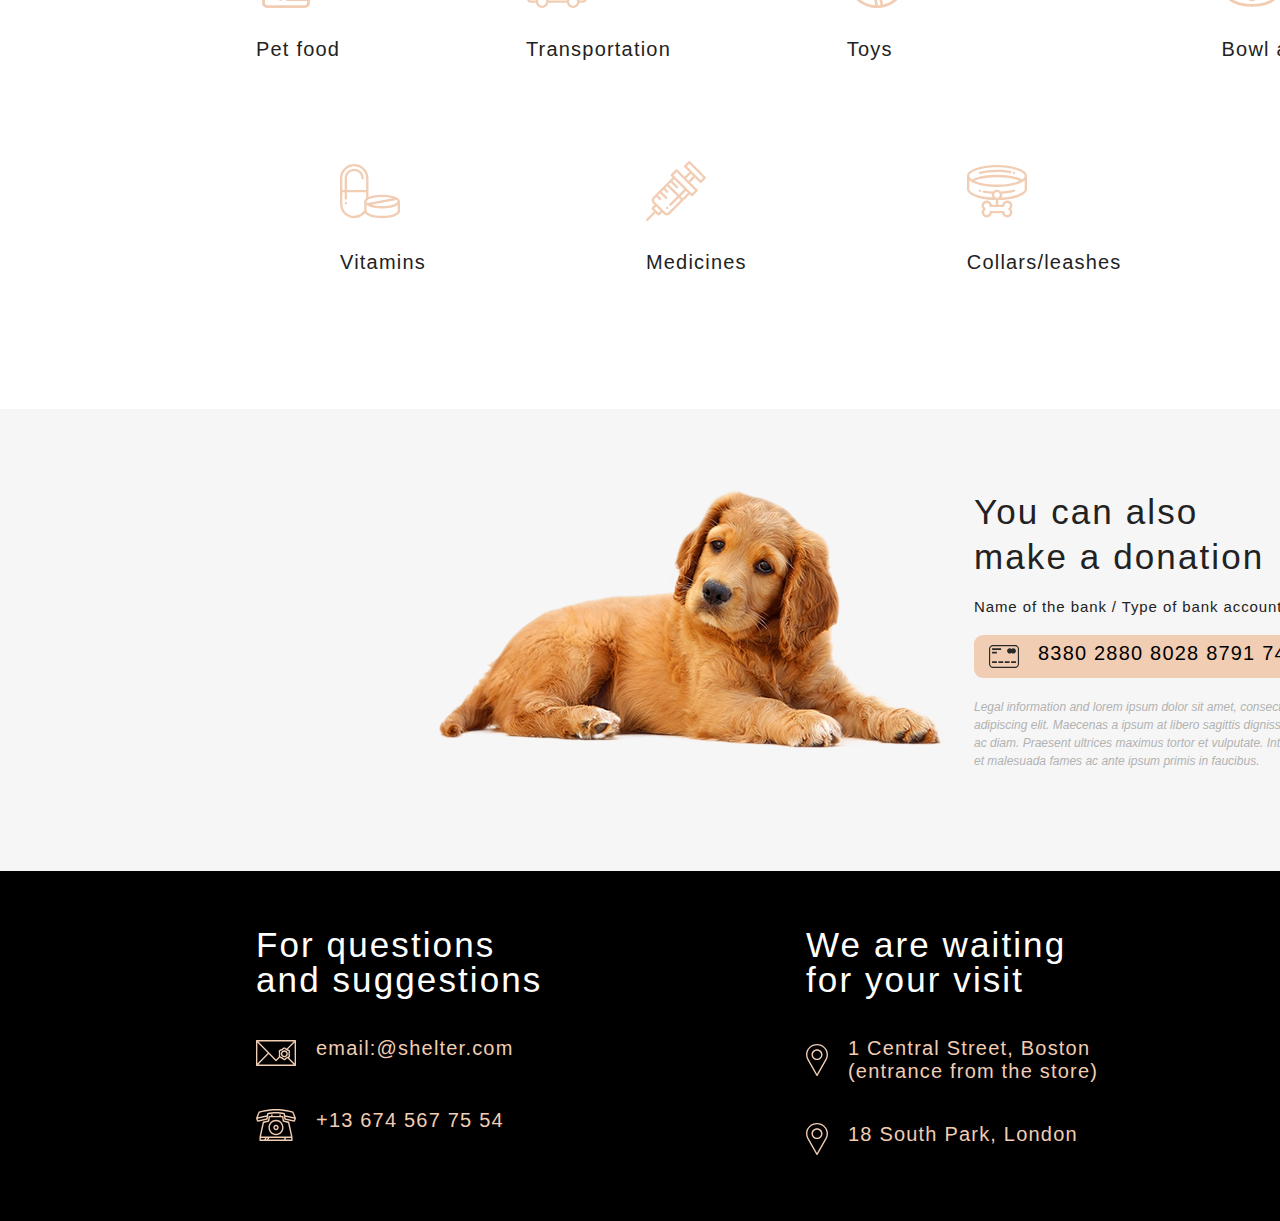
==== commit 4cf7db49: "fix: delete extra container" ====
--- a/shelter/pages/main/index.html
+++ b/shelter/pages/main/index.html
@@ -48,22 +48,20 @@
               </nav>
             </header>
           </div>
-          <div class="container__wrapper">
-            <div class="section-one__description">
-              <div class="section-one-info">
-                <h2>Not only people need a house</h2>
-                <p>
-                  We offer to give a chance to a little and nice puppy with an
-                  extremely wide and open heart. He or she will love you more
-                  than anybody else in the world, you will see!
-                </p>
-                <button class="section-one__button">
-                  <a class="not__only" href="#not__only">Make a friend</a>
-                </button>
-              </div>
-              <div class="section-one__dog">
-                <img class="dog" src="img/dog.png" />
-              </div>
+          <div class="section-one__description">
+            <div class="section-one-info">
+              <h2>Not only people need a house</h2>
+              <p>
+                We offer to give a chance to a little and nice puppy with an
+                extremely wide and open heart. He or she will love you more than
+                anybody else in the world, you will see!
+              </p>
+              <button class="section-one__button">
+                <a class="not__only" href="#not__only">Make a friend</a>
+              </button>
+            </div>
+            <div class="section-one__dog">
+              <img class="dog" src="img/dog.png" />
             </div>
           </div>
         </div>
--- a/shelter/pages/main/css/media.css
+++ b/shelter/pages/main/css/media.css
@@ -5,6 +5,7 @@
   .container {
     margin: 0 auto;
     max-width: 768px;
+    height: 1165px;
   }
   /*
   .container__wrapper {
